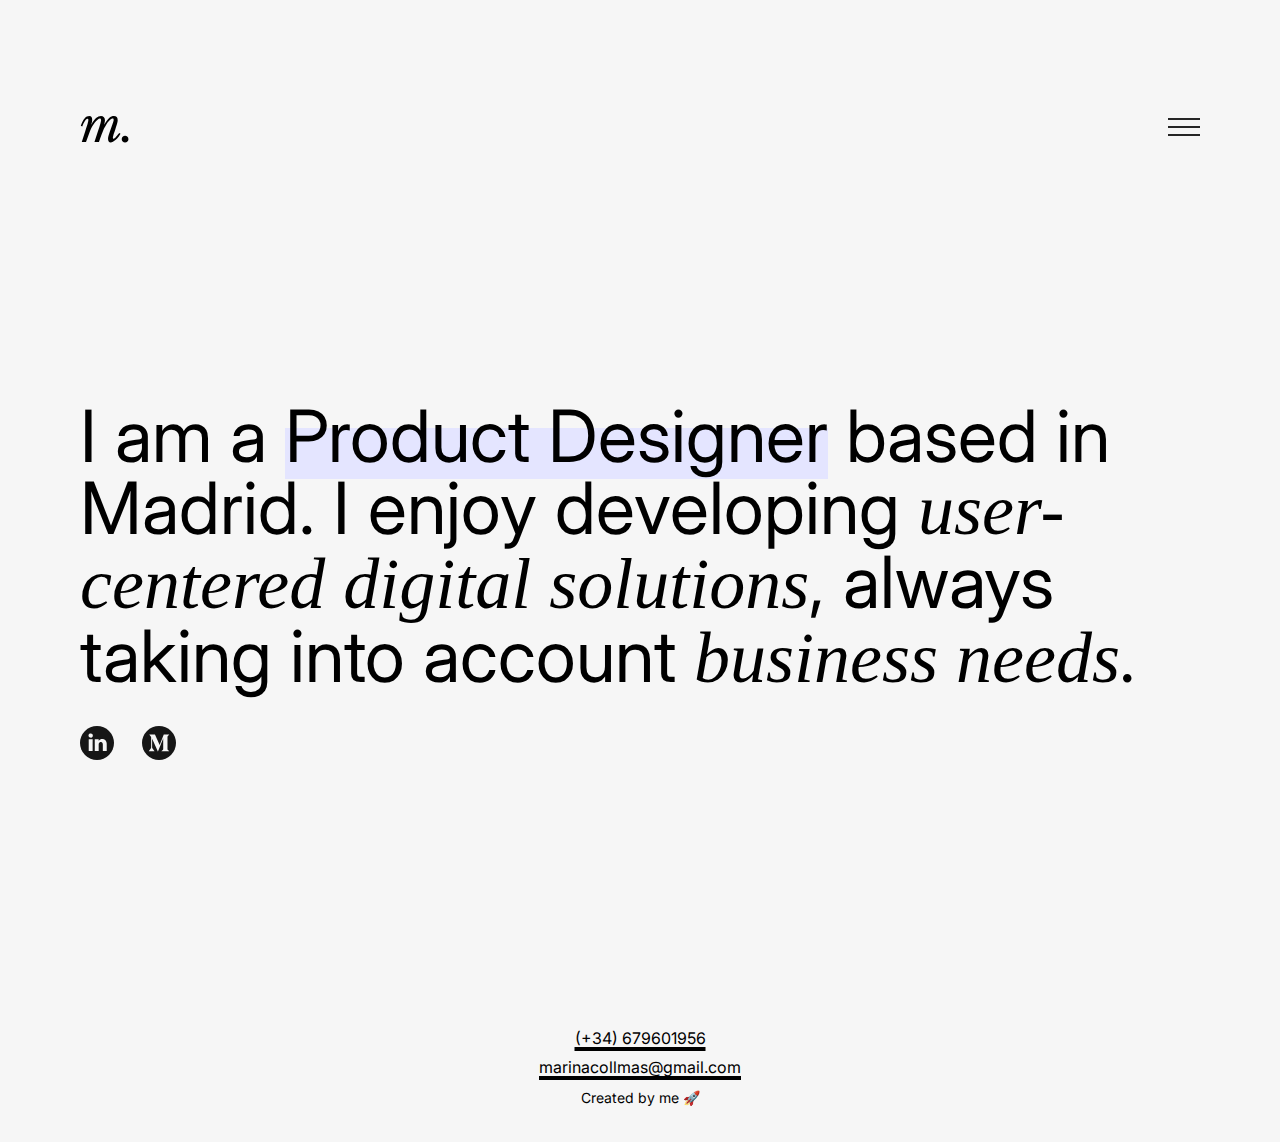
==== index.html @ 88683a81 "V7" ====
<!DOCTYPE html>
<html lang="en">

<head>
  <meta charset="UTF-8">
  <meta name="viewport" content="width=device-width, initial-scale=1.0">
  <title>Marina Coll Mas</title>
  <link href="https://unpkg.com/aos@2.3.1/dist/aos.css" rel="stylesheet">
  <link href="https://fonts.googleapis.com/css2?family=Inter&display=swap" rel="stylesheet">
  <link rel="stylesheet" href="css/reset.css">
  <link rel="stylesheet" href="css/styles.css">
  <link rel="icon" type="image/png" href="images/favicon.svg">
  <script src="js/nav.js"></script>
  <!-- Hotjar Tracking Code for https://marinacollmas.github.io/portfolio/ -->
<script>
  (function(h,o,t,j,a,r){
      h.hj=h.hj||function(){(h.hj.q=h.hj.q||[]).push(arguments)};
      h._hjSettings={hjid:2108824,hjsv:6};
      a=o.getElementsByTagName('head')[0];
      r=o.createElement('script');r.async=1;
      r.src=t+h._hjSettings.hjid+j+h._hjSettings.hjsv;
      a.appendChild(r);
  })(window,document,'https://static.hotjar.com/c/hotjar-','.js?sv=');
</script>
</head>

<body style="background-color: #F6F6F6;" id="home">
  <header class="main-header">
    <div class="main-header__wrapper">
      <div class="brand">
        <a href="index.html"> <img src="images/logo1.svg" alt="logo"> </a>
      </div>
      <nav class="main-nav">
        <ul class="main-nav__ul">
          <li class="main-nav__item"><a class="linkmobile" href="projects.html">Work</a></li>
          <li class="main-nav__item"><a class="linkmobile" href="about.html">About</a></li>
          <li class="main-nav__item"><a class="linkmobile" target="_blank" href="pdfs/MarinaCollMas_CV.pdf">Resume</a>
          </li>
          <li class="main-nav__item"><a class="linkmobile" target="_blank"
              href="mailto:marinacollmas@gmail.com"><button>Contact</button></a>
          </li>
        </ul>
      </nav>
      <!-- mobile nav -->
      <div class="mobile-menu-button">
        <span></span>
        <span></span>
        <span></span>
      </div>
  </header>

  <div class="herotext-container">
    <h1>I am a <span class="highlight"> Product Designer</span> based in<br id="spaceheader"> Madrid. I enjoy developing
      <span>user-centered digital solutions</span>, always taking into account<span> business needs.</span>
    </h1>
    <div class="icons-container">
      <a target="_blank" href="https://www.linkedin.com/in/marina-coll-mas/" class="linkedinicon"> <img
          src="images/LinkedIn.svg"> </a>
      <a target="_blank" href="https://marinacollmas.medium.com/"><img src="images/Medium.svg" alt="linkedinicon"></a>
    </div>
  </div>

  <footer>
    <div class="footer-left">
      <p id="contact_footer">
        <a target="_blank" href="tel:+34600600600">(+34)
          679601956</a> <br> <a target="_blank" href="mailto:marinacollmas@gmail.com">marinacollmas@gmail.com</a>
      </p>
    </div>
    <div class="footer-right">
      <p id="copyright">Created by me 🚀</p>
    </div>
  </footer>

  <script src="https://unpkg.com/aos@2.3.1/dist/aos.js"></script>
  <script>
    AOS.init();
  </script>
</body>

</html>
---- css/styles.css ----
*{
    box-sizing: border-box;
}

body {
    font-family:'Inter', sans-serif;    
    padding-left: 161px;
    padding-right: 161px;
    padding-bottom: 24px;
    height: 100vh;
}

#home{
    max-height: 100vh;
    overflow: hidden;
}

.section_separate{
    margin-top: 56px;
    margin-bottom: 56px;
}

.main-nav{
    font-family:'Inter', sans-serif;    
    font-style: normal;
    font-size: 16px;
    display: flex;
    align-items: center;
    justify-content: space-between;
}

.main-header__wrapper {
    height: 100px;
    max-width: 1280px;
    margin: 0 auto;
    display: flex;
    align-items: center;
    justify-content: space-between;
}

.main-nav__ul{
    list-style-type: none;
    display: flex;
    flex-direction: row;
    align-items: center;
    justify-content: flex-end;
    float: right;
}

.mobile-menu-button {
    display: none;
    cursor: pointer;
}

.mobile-menu-button span {
    position: relative;
    display: inline-block;
    width: 32px;
    height: 2px;
    margin-bottom: 6px;
    background: #262626;
    transition: all 0.4s ease-out;
}

.mobile-menu-button.active span:first-child {
    transform: rotate(-45deg);
    top: 8px;
}
.mobile-menu-button.active span:last-child {
    transform: rotate(45deg);
    bottom: 8px;
}

.mobile-menu-button.active span:nth-child(2) {
    opacity: 0;
}

element.style {
    border-bottom: 1px solid;
}

li{
    padding-right: 20px;
    padding-left: 20px;
}

button{
    background-color: #F0EFFF;
    color: #7773FF;
    font-size: 16px;
    text-align: center;
    padding: 8px 24px;
    border: 1px solid #7773FF;
    border-radius: 4px;
    cursor: pointer;
}

button:hover{
    background-color: #C6C2FF;
    color: #F0EFFF;
    border: 1px, #7773FF;
    border-radius: 4px;
    box-shadow: 0 4px 3px 0 rgba(0,0,0,0.15);
}

a{
    color: black;
    font-size: 16px;
    text-decoration: none;
    text-align: center;
    transition-duration: 0.4s;
    cursor: pointer;
}

a:hover{
    color: #7773FF;
}

h1{
    font-family:'Inter', sans-serif; 
    font-weight:400; 
    font-stretch:normal;
    font-size: 58px;
    line-height: 64px;
    margin-bottom:32px;
}

h2{
    font-family: 'Libre Baskerville', serif;
    font-size: 32px;
    line-height: 40px;
    font-style: italic;
}
  
span{
    font-family: 'Libre Baskerville', serif;
    font-size: 58px;
    font-style: italic;
}

.highlight{
    font-family:'Inter', sans-serif; 
    font-weight:400; 
    font-stretch: normal;
    font-size: 58px;
    font-style: normal;
    box-shadow: inset 0 -55px 0 -4px #E4E5FF;
}

h3{
    font-family:'Inter', sans-serif; 
    font-weight:400; 
    font-stretch:normal;
    font-size: 24px;
}

h4{
    font-family:'Inter', sans-serif;
    font-size: 20px; 
    display: block;
    margin-block-start: 2px;
    margin-block-end: 2px;
    margin-inline-start: 0px;
    margin-inline-end: 0px;
}

.herotext-container{
    margin-top: 100px;
}

.projects-container{    
    display: grid;
    grid-template-columns: repeat(2,1fr);
    column-gap: 80px;
    row-gap: 80px;
    cursor: pointer;
}

.project-image1{
    display: block;
    width: 80%;
    height: auto;
}

.projectinfo{
    display: none;
}

.project {
    position: relative;
}

.project_mobile{
    display: none;
}

.project img{
    width: 100%;
}

.overlay {
    position: absolute;
    top: 0;
    bottom: 0;
    left: 0;
    right: 0;
    height: 100%;
    width: 100%;
    opacity: 0;
    transition: .5s ease;
}

.violet{
    background-color: #C6C2FF;
}

.aqua{
      background-color: #ECFAFA;
  }

.blue{
    background-color: #C3D5FA;
}
  
.pink{
    background-color: #FEE9E2;
}

.project:hover .overlay {
    opacity: 1;
}
  
.text {
    font-family: 'Libre Baskerville', serif;
    font-style: italic;
    color: black;
    font-size: 24px;
    position: absolute;
    top: 50%;
    left: 50%;
    -webkit-transform: translate(-50%, -50%);
    -ms-transform: translate(-50%, -50%);
    transform: translate(-50%, -50%);
    text-align: center;
}

p{
    color: black;
    font-family:'Inter', sans-serif;
    font-size: 16px;
    line-height: 24px;
    text-align: left;
}

#secctionselect{
    color: black;
    border-bottom: 1px solid;
    padding-bottom: 3px;
}

footer{
    justify-content: space-between;
    align-items: left;
    padding-top: 56px;
    padding-bottom: 32px;
    width: 100%;
    display: flex;
}

.footer.left{
    text-decoration: underline;
    float: left;
    text-align: left;
    align-content: space-around;
    display: flex;
    align-items: center;
}

.footer-right{
    float: right;
    text-align: right;
    align-content: space-around;
    display: flex;
    justify-content: flex-end;
    align-items: center;
}

#contact_footer{
    text-decoration: underline;
    line-height: 20px;
}

.about-container{
    display: grid;
    margin-top: 40px;
    grid-template-columns: repeat(2,1fr);
    width: 100%;
}

.aboutme{
    width: 80%;
}

.about-text{
    width: 100px;
    font-size: 24px;
    line-height: 40px;
}

.linkedinicon{
    margin-right: 24px;
}

/* DESKTOP */
@media only screen and (min-width:1441px){
    body{
        max-width: 1440px;
        margin: 0 auto;
    }
}

/* MOBILE */
@media only screen and (max-width: 414px){ 
    
    body {   
        max-width: 415px;
        padding: 0;
        margin: 20px;
    }

    .main-nav {
        visibility: hidden;
        width: 0;
        transition: all 0.4s ease-out;
        position: fixed;
        top: 0;
        right: -100vw;
        height: 100vh;
        box-shadow: 0px 4px 12px -6px rgba(0, 0, 0, 0.2);
        z-index: 1;
     }
    .main-nav__ul {
        display: flex;
        flex-direction: column;
        justify-content: center;
        height: 100%;
        width: 100%;
    }
    .main-nav__ul li {
        margin: 0 0 32px 0 !important;
    }

    .main-nav.visible {
        width: 100%;
        background: white;
        right: 0;
        visibility: visible;
        transition: all 0.8s ease-out;
    }

    .mobile-menu-button {
        display: flex;
        flex-direction: column;
        justify-content: center;
        z-index: 9;
    }

    h1{
        font-family:'Inter', sans-serif; 
        font-weight:200; 
        font-stretch: normal;
        font-size: 40px;
        line-height: 40px;
        margin-bottom:32px;
    }

    span{
        font-family: 'Libre Baskerville', serif;
        font-size: 40px;
        font-style: italic;
    }

    .highlight{
        font-family:'Inter', sans-serif;
        font-weight:200; 
        font-stretch: normal;
        font-size: 40px;
        font-style: normal;
        box-shadow: inset 0 -55px 0 -4px #E4E5FF;
    }

    .projectinfo{
        font-family: 'Libre Baskerville', serif;
        font-style: italic;
        color: black;
        font-size: 24px;
    }

    h3{
        margin-top: 18px;
    }

    .projects-container{    
        display: grid;
        grid-template-columns: repeat(1,1fr);
        width: 100%;
        column-gap: 48px;
        row-gap: 48px;
    }
    
    .project-image1{
        display: block;
        width: 100%;
        height: auto;
    }
    
    .project {
        display: none;
    }

    .project_mobile{
        display: block;
        width: 100%;
        padding-bottom: 48px;
    }
    
    .project img{
        width: 100%;
    }

    footer {
        display: flex;
        align-items: center;
        flex-direction: column;
    }

    .herotext-container{
        margin-top: 118px;
    }

    .about-container{
        display: grid;
        margin-top: 24px;
        grid-template-columns: repeat(1,1fr);
        column-gap: 40px;
        width: 100%;
    }
    
    .aboutme{
        width: 100%;
        padding-bottom: 40px;
    }
    
    .about-text{
        width: 100px;
        font-size: 16px;
        line-height: 24px;
    }

    .footer-left{
        display: flex;
        justify-items: center;
        justify-content: center;
    }

    .footer-right{
        display: flex;
        justify-content: center;
    }

    p{
        text-align: left;
    }

    #textabout{
        text-align: left;
        width: 80%;
    }

    #contact_footer{
        font-size: 24px;
        text-decoration: underline;
        line-height: 20px;
    }

    #copyright{
        font-size: 14px;
        margin-top: 5px;
    }

    button{
        background-color: #F0EFFF;
        color: #7773FF;
        font-size: 24px;
        text-align: center;
        padding: 8px 24px;
        border: 1px solid #7773FF;
        border-radius: 4px;
    }
    
    button:hover{
        display: none;
    }

    .linkmobile{
        font-size: 24px;
    }

    .overlay{
        display: none;
    }

}

/* IPAD */
@media only screen and (min-width: 415px) and (max-width: 768px){

    body {   
        max-width: 100%;
        padding: 0;
        margin: 40px;
    }

    .main-nav {
        visibility: hidden;
        width: 0;
        transition: all 0.4s ease-out;
        position: fixed;
        top: 0;
        right: -100vw;
        height: 100vh;
        box-shadow: 0px 4px 12px -6px rgba(0, 0, 0, 0.2);
        z-index: 1;
     }
    .main-nav__ul {
        display: flex;
        flex-direction: column;
        justify-content: center;
        height: 100%;
        width: 100%;
    }
    .main-nav__ul li {
        margin: 0 0 32px 0 !important;
    }

    .main-nav.visible {
        width: 100%;
        background: white;
        right: 0;
        visibility: visible;
        transition: all 0.8s ease-out;
    }

    .mobile-menu-button {
        display: flex;
        flex-direction: column;
        justify-content: center;
        z-index: 9;
    }

    h1{
        font-family:'Inter', sans-serif; 
        font-weight:400; 
        font-stretch: normal;
        font-size: 48px;
        line-height: 48px;
        margin-bottom:32px;
    }

    span{
        font-family: 'Libre Baskerville', serif;
        font-size: 48px;
        font-style: italic;
    }

    .herotext-container{
        margin-top: 128px;
        margin-bottom: 136px;
    }

    .highlight{
        font-family:'Inter', sans-serif; 
        font-weight:400; 
        font-stretch: normal;
        font-size: 48px;
        font-style: normal;
        box-shadow: inset 0 -55px 0 -4px #E4E5FF;
    }

    .herotext-container{
        padding-top: 100px;
    }

    button{
        background-color: #F0EFFF;
        color: #7773FF;
        font-size: 32px;
        text-align: center;
        padding: 8px 32px;
        border: 1px solid #7773FF;
        border-radius: 4px;
    }
    
    button:hover{
        display: none;
    }

    .linkmobile{
        font-size: 32px;
    }

    .overlay{
        display: none;
    }

    .projectinfo{
        font-family: 'Libre Baskerville', serif;
        font-style: italic;
        color: black;
        font-size: 24px;
    }

    h3{
        margin-top: 18px;
    }

    .projects-container{    
        display: grid;
        grid-template-columns: repeat(1,1fr);
        width: 100%;
        column-gap: 48px;
        row-gap: 48px;
    }
    
    .project-image1{
        display: block;
        width: 100%;
        height: auto;
    }
    
    .project {
        display: none;
    }

    .project_mobile{
        display: block;
        width: 100%;
        padding-bottom: 48px;
    }
    
    .project img{
        width: 100%;
    }

    footer{
        display: grid;
        grid-template-columns: repeat(1,1fr);
        width: 100%;
    }

    .footer-left{
        display: flex;
        justify-items: center;
        justify-content: center;
    }

    .footer-right{
        display: flex;
        justify-content: center;
    }

    #contact_footer{
        font-size: 32px;
        text-decoration: underline;
        line-height: 20px;
    }
    
    #copyright{
        font-size: 14px;
        margin-top: 20px;
    }

    .about-container{
        display: grid;
        margin-top: 24px;
        grid-template-columns: repeat(1,1fr);
        column-gap: 40px;
        width: 100%;
    }
    
    .aboutme{
        width: 100%;
        padding-bottom: 40px;
    }
    
    .about-text{
        width: 100px;
        font-size: 16px;
        line-height: 24px;
    }

    p{
        text-align: center;
    }

    #textabout{
        text-align: left;
    }
}
    
/* IPAD PRO */
@media only screen and (min-device-width: 1024px) and (max-device-width: 1366px){
    body {   
        max-width: 100%;
        padding: 0;
        margin: 80px;
    }

    .main-nav {
        visibility: hidden;
        width: 0;
        transition: all 0.4s ease-out;
        position: fixed;
        top: 0;
        right: -100vw;
        height: 100vh;
        box-shadow: 0px 4px 12px -6px rgba(0, 0, 0, 0.2);
        z-index: 1;
     }
    .main-nav__ul {
        display: flex;
        flex-direction: column;
        justify-content: center;
        height: 100%;
        width: 100%;
    }
    .main-nav__ul li {
        margin: 0 0 32px 0 !important;
    }

    .main-nav.visible {
        width: 100%;
        background: white;
        right: 0;
        visibility: visible;
        transition: all 0.8s ease-out;
    }

    .mobile-menu-button {
        display: flex;
        flex-direction: column;
        justify-content: center;
        z-index: 9;
    }

    h1{
        font-family:'Inter', sans-serif;; 
        font-weight:400; 
        font-stretch: normal;
        font-size: 72px;
        line-height: 72px;
        margin-bottom:32px;
    }

    #spaceheader{
        display: none;
    }


    span{
        font-family: 'Libre Baskerville', serif;
        font-size: 72px;
        font-style: italic;
    }

    .herotext-container{
        margin-top: 200px;
        margin-bottom: 200px;
    }

    .highlight{
        font-family:'Inter', sans-serif; 
        font-weight: 400; 
        font-stretch: normal;
        font-size: 72px;
        font-style: normal;
        box-shadow: inset 0 -55px 0 -4px #E4E5FF;
    }

    .herotext-container{
        padding-top: 20px;
    }

    button{
        background-color: #F0EFFF;
        color: #7773FF;
        font-size: 32px;
        text-align: center;
        padding: 8px 32px;
        border: 1px solid #7773FF;
        border-radius: 4px;
    }
    
    button:hover{
        display: none;
    }

    .linkmobile{
        font-size: 32px;
    }

    .overlay{
        display: none;
    }

    .projectinfo{
        font-family: 'Libre Baskerville', serif;
        font-style: italic;
        color: black;
        font-size: 32px;
    }

    h3{
        margin-top: 40px;
        margin-left: 24px;
        font-size: 38px;
        line-height: 40px;
    }

    .projects-container{    
        display: grid;
        grid-template-columns: repeat(1,1fr);
        width: 100%;
        column-gap: 48px;
        row-gap: 48px;
    }
    
    .project-image1{
        display: block;
        width: 100%;
        height: auto;
    }
    
    .project {
        display: none;
    }

    .project_mobile{
        display: grid;
        grid-template-columns: repeat(2,1fr);
        column-gap: 80px;
        row-gap: 80px;
        padding-bottom: 48px;
    }
    
    .project img{
        width: 50%;
    }

    footer{
        display: grid;
        grid-template-columns: repeat(1,1fr);
        width: 100%;
    }

    .footer-left{
        display: flex;
        justify-items: center;
        justify-content: center;
    }

    .footer-right{
        display: flex;
        justify-content: center;
    }

    #contact_footer{
        font-size: 48px;
        text-decoration: underline;
        line-height: 18px;
    }

    #copyright{
        font-size: 14px;
        margin-top: 10px;
    }

    .about-container{
        display: grid;
        grid-template-columns: repeat(1,1fr);
        column-gap: 40px;
        width: 100%;
        margin-bottom: 80px;
    }
    
    .aboutme{
        width: 100%;
        padding-bottom: 40px;
    }
    
    .about-text{
        width: 100px;
        font-size: 16px;
        line-height: 24px;
    }

    p{
        text-align: center;
       
    }

    #textabout{
        text-align: left;
    }
}
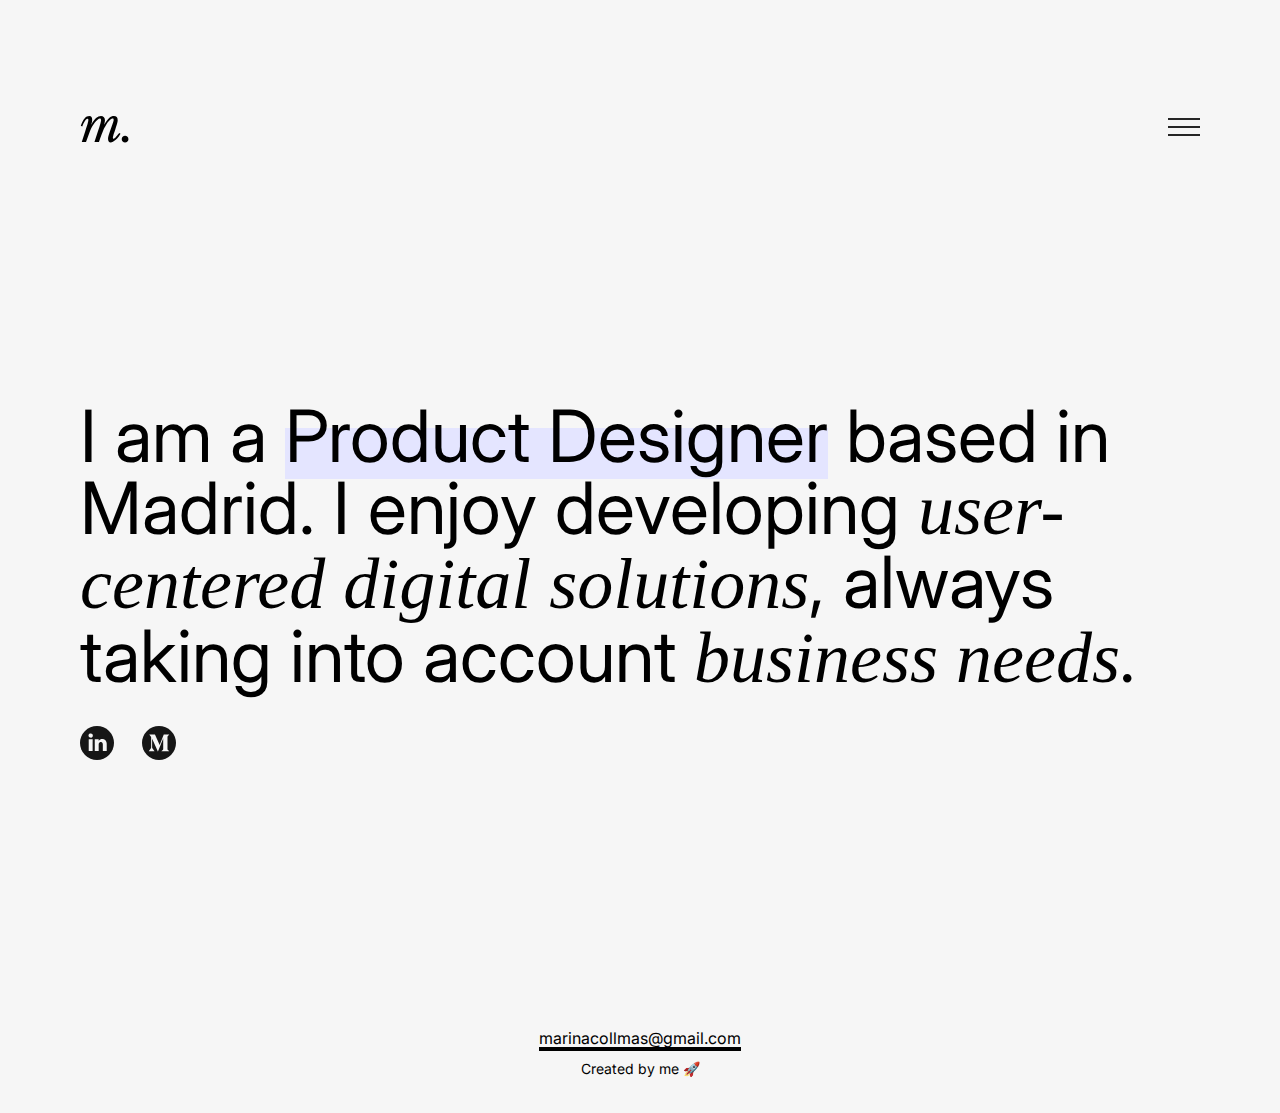
==== commit 9cbf6cb4: "V10" ====
--- a/index.html
+++ b/index.html
@@ -11,17 +11,20 @@
   <link rel="stylesheet" href="css/styles.css">
   <link rel="icon" type="image/png" href="images/favicon.svg">
   <script src="js/nav.js"></script>
+
+
+
   <!-- Hotjar Tracking Code for https://marinacollmas.github.io/portfolio/ -->
-<script>
-  (function(h,o,t,j,a,r){
-      h.hj=h.hj||function(){(h.hj.q=h.hj.q||[]).push(arguments)};
-      h._hjSettings={hjid:2108824,hjsv:6};
-      a=o.getElementsByTagName('head')[0];
-      r=o.createElement('script');r.async=1;
-      r.src=t+h._hjSettings.hjid+j+h._hjSettings.hjsv;
+  <script>
+    (function (h, o, t, j, a, r) {
+      h.hj = h.hj || function () { (h.hj.q = h.hj.q || []).push(arguments) };
+      h._hjSettings = { hjid: 2108824, hjsv: 6 };
+      a = o.getElementsByTagName('head')[0];
+      r = o.createElement('script'); r.async = 1;
+      r.src = t + h._hjSettings.hjid + j + h._hjSettings.hjsv;
       a.appendChild(r);
-  })(window,document,'https://static.hotjar.com/c/hotjar-','.js?sv=');
-</script>
+    })(window, document, 'https://static.hotjar.com/c/hotjar-', '.js?sv=');
+  </script>
 </head>
 
 <body style="background-color: #F6F6F6;" id="home">
@@ -37,7 +40,7 @@
           <li class="main-nav__item"><a class="linkmobile" target="_blank" href="pdfs/MarinaCollMas_CV.pdf">Resume</a>
           </li>
           <li class="main-nav__item"><a class="linkmobile" target="_blank"
-              href="mailto:marinacollmas@gmail.com"><button>Contact</button></a>
+              href="mailto:marinacollmas@gmail.com"><button>Say hi!</button></a>
           </li>
         </ul>
       </nav>
@@ -63,8 +66,7 @@
   <footer>
     <div class="footer-left">
       <p id="contact_footer">
-        <a target="_blank" href="tel:+34600600600">(+34)
-          679601956</a> <br> <a target="_blank" href="mailto:marinacollmas@gmail.com">marinacollmas@gmail.com</a>
+        <a target="_blank" href="mailto:marinacollmas@gmail.com">marinacollmas@gmail.com</a>
       </p>
     </div>
     <div class="footer-right">
@@ -75,7 +77,25 @@
   <script src="https://unpkg.com/aos@2.3.1/dist/aos.js"></script>
   <script>
     AOS.init();
+
+    window.onload = function() {
+
+var pageTitle = document.title;
+var attentionMessage = 'Come Back 💫!';
+
+document.addEventListener('visibilitychange', function(e) {
+  var isPageActive = !document.hidden;
+
+  if(!isPageActive){
+    document.title = attentionMessage;
+  }else {
+    document.title = pageTitle;
+  }
+});
+};
   </script>
+
+
 </body>
 
 </html>--- a/css/styles.css
+++ b/css/styles.css
@@ -8,11 +8,6 @@
     padding-right: 161px;
     padding-bottom: 24px;
     height: 100vh;
-}
-
-#home{
-    max-height: 100vh;
-    overflow: hidden;
 }
 
 .section_separate{
@@ -132,21 +127,6 @@
     font-style: italic;
 }
   
-span{
-    font-family: 'Libre Baskerville', serif;
-    font-size: 58px;
-    font-style: italic;
-}
-
-.highlight{
-    font-family:'Inter', sans-serif; 
-    font-weight:400; 
-    font-stretch: normal;
-    font-size: 58px;
-    font-style: normal;
-    box-shadow: inset 0 -55px 0 -4px #E4E5FF;
-}
-
 h3{
     font-family:'Inter', sans-serif; 
     font-weight:400; 
@@ -164,6 +144,31 @@
     margin-inline-end: 0px;
 }
 
+h5{
+    font-family:'Inter', sans-serif; 
+    font-weight:400; 
+    font-stretch:normal;
+    font-size: 32px;
+    line-height: 32px;
+    margin-bottom:32px;
+}
+
+
+span{
+    font-family: 'Libre Baskerville', serif;
+    font-size: 58px;
+    font-style: italic;
+}
+
+.highlight{
+    font-family:'Inter', sans-serif; 
+    font-weight:400; 
+    font-stretch: normal;
+    font-size: 58px;
+    font-style: normal;
+    box-shadow: inset 0 -55px 0 -4px #E4E5FF;
+}
+
 .herotext-container{
     margin-top: 100px;
 }
@@ -196,6 +201,24 @@
 
 .project img{
     width: 100%;
+}
+
+.cs-info{
+    margin-top: 20px;
+}
+
+.cs-title{
+    font-family:'Inter', sans-serif;
+    font-size: 24px; 
+    line-height: 24px;
+
+}
+
+.label{
+    margin-top: 10px;
+    border-bottom: grey;
+    color: grey;
+    font-size: 14px;
 }
 
 .overlay {
@@ -234,7 +257,7 @@
     font-family: 'Libre Baskerville', serif;
     font-style: italic;
     color: black;
-    font-size: 24px;
+    font-size: 20px;
     position: absolute;
     top: 50%;
     left: 50%;
@@ -406,6 +429,7 @@
         width: 100%;
         column-gap: 48px;
         row-gap: 48px;
+        display: none;
     }
     
     .project-image1{
@@ -481,6 +505,7 @@
         font-size: 24px;
         text-decoration: underline;
         line-height: 20px;
+        text-align: center;
     }
 
     #copyright{
@@ -630,6 +655,7 @@
         width: 100%;
         column-gap: 48px;
         row-gap: 48px;
+        display: none;
     }
     
     .project-image1{
@@ -814,7 +840,7 @@
     }
 
     .projectinfo{
-        font-family: 'Libre Baskerville', serif;
+        font-family: 'Inter', sans-serif; 
         font-style: italic;
         color: black;
         font-size: 32px;
